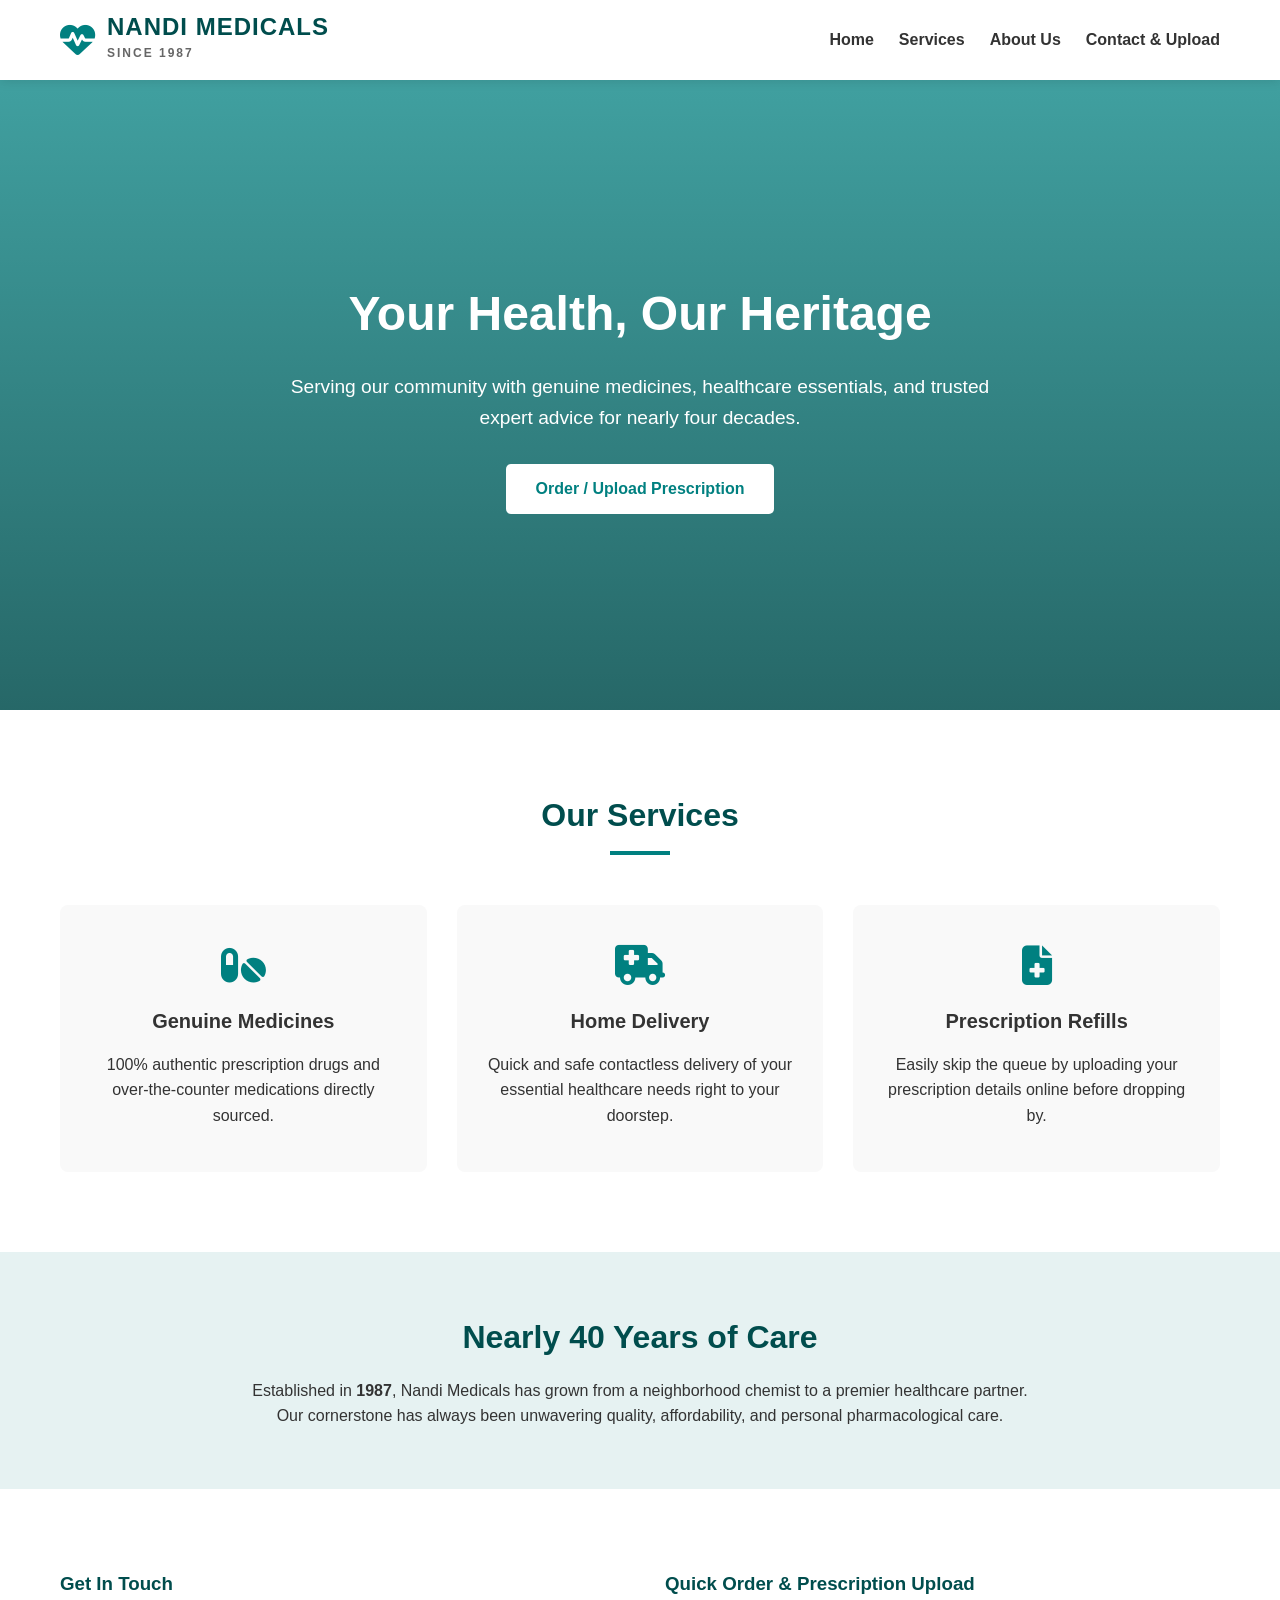
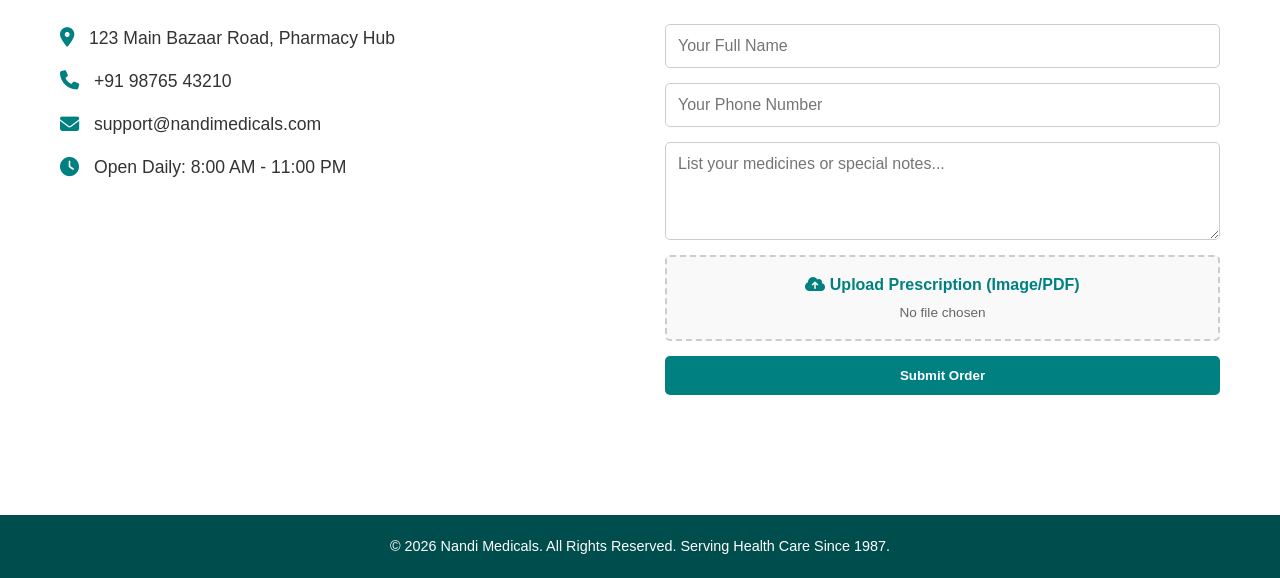
==== new/index.html @ 0a6eceb4 "added new folder" ====
<!DOCTYPE html>
<html lang="en">
<head>
    <meta charset="UTF-8">
    <meta name="viewport" content="width=device-width, initial-scale=1.0">
    <title>Nandi Medicals | Trusted Pharmacy Since 1987</title>
    <link rel="stylesheet" href="style.css">
    <link rel="stylesheet" href="https://cdnjs.cloudflare.com/ajax/libs/font-awesome/6.4.0/css/all.min.css">
</head>
<body>

    <header>
        <div class="nav-container">
            <div class="logo">
                <i class="fa-solid fa-heart-pulse"></i>
                <div class="logo-text">
                    <h1>NANDI MEDICALS</h1>
                    <span>SINCE 1987</span>
                </div>
            </div>
            <nav>
                <ul>
                    <li><a href="#home">Home</a></li>
                    <li><a href="#services">Services</a></li>
                    <li><a href="#about">About Us</a></li>
                    <li><a href="#contact">Contact & Upload</a></li>
                </ul>
            </nav>
        </div>
    </header>

    <section id="home" class="hero">
        <div class="hero-content">
            <h2>Your Health, Our Heritage</h2>
            <p>Serving our community with genuine medicines, healthcare essentials, and trusted expert advice for nearly four decades.</p>
            <a href="#contact" class="btn">Order / Upload Prescription</a>
        </div>
    </section>

    <section id="services" class="services">
        <div class="section-title">
            <h3>Our Services</h3>
            <div class="underline"></div>
        </div>
        <div class="services-grid">
            <div class="service-card">
                <i class="fa-solid fa-pills"></i>
                <h4>Genuine Medicines</h4>
                <p>100% authentic prescription drugs and over-the-counter medications directly sourced.</p>
            </div>
            <div class="service-card">
                <i class="fa-solid fa-truck-medical"></i>
                <h4>Home Delivery</h4>
                <p>Quick and safe contactless delivery of your essential healthcare needs right to your doorstep.</p>
            </div>
            <div class="service-card">
                <i class="fa-solid fa-file-medical"></i>
                <h4>Prescription Refills</h4>
                <p>Easily skip the queue by uploading your prescription details online before dropping by.</p>
            </div>
        </div>
    </section>

    <section id="about" class="about">
        <div class="about-container">
            <div class="about-text">
                <h3>Nearly 40 Years of Care</h3>
                <p>Established in <strong>1987</strong>, Nandi Medicals has grown from a neighborhood chemist to a premier healthcare partner. Our cornerstone has always been unwavering quality, affordability, and personal pharmacological care.</p>
            </div>
        </div>
    </section>

    <section id="contact" class="contact">
        <div class="contact-container">
            <div class="contact-info">
                <h3>Get In Touch</h3>
                <p><i class="fa-solid fa-location-dot"></i> 123 Main Bazaar Road, Pharmacy Hub</p>
                <p><i class="fa-solid fa-phone"></i> +91 98765 43210</p>
                <p><i class="fa-solid fa-envelope"></i> support@nandimedicals.com</p>
                <p><i class="fa-solid fa-clock"></i> Open Daily: 8:00 AM - 11:00 PM</p>
            </div>
            
            <div class="contact-form-box">
                <h3>Quick Order & Prescription Upload</h3>
                <form id="pharmacyForm">
                    <input type="text" id="name" placeholder="Your Full Name" required>
                    <input type="tel" id="phone" placeholder="Your Phone Number" required>
                    <textarea id="message" rows="4" placeholder="List your medicines or special notes..."></textarea>
                    
                    <div class="file-upload">
                        <label for="prescription"><i class="fa-solid fa-cloud-arrow-up"></i> Upload Prescription (Image/PDF)</label>
                        <input type="file" id="prescription" accept="image/*,application/pdf">
                        <span id="file-chosen">No file chosen</span>
                    </div>
                    
                    <button type="submit" class="btn btn-submit">Submit Order</button>
                </form>
                <div id="formStatus" class="status-message"></div>
            </div>
        </div>
    </section>

    <footer>
        <p>&copy; 2026 Nandi Medicals. All Rights Reserved. Serving Health Care Since 1987.</p>
    </footer>

    <script src="script.js"></script>
</body>
</html>
---- new/style.css ----
/* Core & Reset Layouts */
* {
    margin: 0;
    padding: 0;
    box-sizing: border-box;
    font-family: 'Segoe UI', Tahoma, Geneva, Verdana, sans-serif;
    scroll-behavior: smooth;
}

:root {
    --primary-color: #008080; /* Elegant Medical Teal */
    --secondary-color: #004d4d;
    --accent-color: #e6f2f2;
    --text-dark: #333;
    --text-light: #fff;
    --gray-bg: #f9f9f9;
}

body {
    color: var(--text-dark);
    line-height: 1.6;
}

/* Header & Navbar */
header {
    background-color: var(--text-light);
    box-shadow: 0 2px 10px rgba(0,0,0,0.1);
    position: sticky;
    top: 0;
    z-index: 1000;
}

.nav-container {
    display: flex;
    justify-content: space-between;
    align-items: center;
    max-width: 1200px;
    margin: 0 auto;
    padding: 15px 20px;
}

.logo {
    display: flex;
    align-items: center;
    gap: 12px;
}

.logo i {
    font-size: 2.2rem;
    color: var(--primary-color);
}

.logo-text h1 {
    font-size: 1.5rem;
    color: var(--secondary-color);
    letter-spacing: 1px;
    line-height: 1;
}

.logo-text span {
    font-size: 0.75rem;
    color: #666;
    font-weight: bold;
    letter-spacing: 2px;
}

nav ul {
    display: flex;
    list-style: none;
    gap: 25px;
}

nav ul li a {
    text-decoration: none;
    color: var(--text-dark);
    font-weight: 600;
    transition: color 0.3s;
}

nav ul li a:hover {
    color: var(--primary-color);
}

/* Hero Section */
.hero {
    background: linear-gradient(rgba(0, 128, 128, 0.75), rgba(0, 77, 77, 0.85)), 
                url('https://images.unsplash.com/photo-1586015555751-63bb77f4322a?q=80&w=1600') no-repeat center center/cover;
    height: 70vh;
    display: flex;
    align-items: center;
    justify-content: center;
    text-align: center;
    color: var(--text-light);
    padding: 0 20px;
}

.hero-content h2 {
    font-size: 3rem;
    margin-bottom: 20px;
}

.hero-content p {
    font-size: 1.2rem;
    max-width: 700px;
    margin: 0 auto 30px;
}

.btn {
    display: inline-block;
    background-color: var(--text-light);
    color: var(--primary-color);
    padding: 12px 30px;
    text-decoration: none;
    font-weight: bold;
    border-radius: 5px;
    transition: all 0.3s;
    border: none;
    cursor: pointer;
}

.btn:hover {
    background-color: var(--secondary-color);
    color: var(--text-light);
    transform: translateY(-2px);
}

/* Services */
.services {
    padding: 80px 20px;
    max-width: 1200px;
    margin: 0 auto;
}

.section-title {
    text-align: center;
    margin-bottom: 50px;
}

.section-title h3 {
    font-size: 2rem;
    color: var(--secondary-color);
}

.underline {
    width: 60px;
    height: 4px;
    background-color: var(--primary-color);
    margin: 10px auto 0;
}

.services-grid {
    display: grid;
    grid-template-columns: repeat(auto-fit, minmax(280px, 1fr));
    gap: 30px;
}

.service-card {
    background: var(--gray-bg);
    padding: 40px 30px;
    border-radius: 8px;
    text-align: center;
    transition: transform 0.3s;
    border-bottom: 3px solid transparent;
}

.service-card:hover {
    transform: translateY(-5px);
    border-bottom: 3px solid var(--primary-color);
}

.service-card i {
    font-size: 2.5rem;
    color: var(--primary-color);
    margin-bottom: 20px;
}

.service-card h4 {
    margin-bottom: 15px;
    font-size: 1.25rem;
}

/* About Section */
.about {
    background-color: var(--accent-color);
    padding: 60px 20px;
    text-align: center;
}

.about-container {
    max-width: 800px;
    margin: 0 auto;
}

.about-text h3 {
    font-size: 2rem;
    color: var(--secondary-color);
    margin-bottom: 15px;
}

/* Contact & Forms */
.contact {
    padding: 80px 20px;
    max-width: 1200px;
    margin: 0 auto;
}

.contact-container {
    display: grid;
    grid-template-columns: repeat(auto-fit, minmax(320px, 1fr));
    gap: 50px;
}

.contact-info h3, .contact-form-box h3 {
    margin-bottom: 25px;
    color: var(--secondary-color);
}

.contact-info p {
    margin-bottom: 15px;
    font-size: 1.1rem;
    display: flex;
    align-items: center;
    gap: 15px;
}

.contact-info i {
    color: var(--primary-color);
    font-size: 1.2rem;
}

.contact-form-box form {
    display: flex;
    flex-direction: column;
    gap: 15px;
}

.contact-form-box input, .contact-form-box textarea {
    width: 100%;
    padding: 12px;
    border: 1px solid #ccc;
    border-radius: 5px;
    font-size: 1rem;
}

.file-upload {
    background-color: var(--gray-bg);
    border: 2px dashed #ccc;
    padding: 15px;
    text-align: center;
    border-radius: 5px;
    cursor: pointer;
    position: relative;
}

.file-upload label {
    cursor: pointer;
    color: var(--primary-color);
    font-weight: 600;
}

.file-upload input[type="file"] {
    position: absolute;
    top: 0;
    left: 0;
    width: 100%;
    height: 100%;
    opacity: 0;
    cursor: pointer;
}

#file-chosen {
    display: block;
    font-size: 0.85rem;
    color: #666;
    margin-top: 5px;
}

.btn-submit {
    background-color: var(--primary-color);
    color: var(--text-light);
}

.btn-submit:hover {
    background-color: var(--secondary-color);
}

.status-message {
    margin-top: 15px;
    padding: 10px;
    border-radius: 5px;
    display: none;
    text-align: center;
    font-weight: 600;
}

/* Footer */
footer {
    background-color: var(--secondary-color);
    color: var(--text-light);
    text-align: center;
    padding: 20px;
    margin-top: 40px;
    font-size: 0.9rem;
}

/* Responsive adjustments */
@media(max-width: 768px) {
    .nav-container {
        flex-direction: column;
        gap: 15px;
    }
    .hero-content h2 {
        font-size: 2.2rem;
    }
}
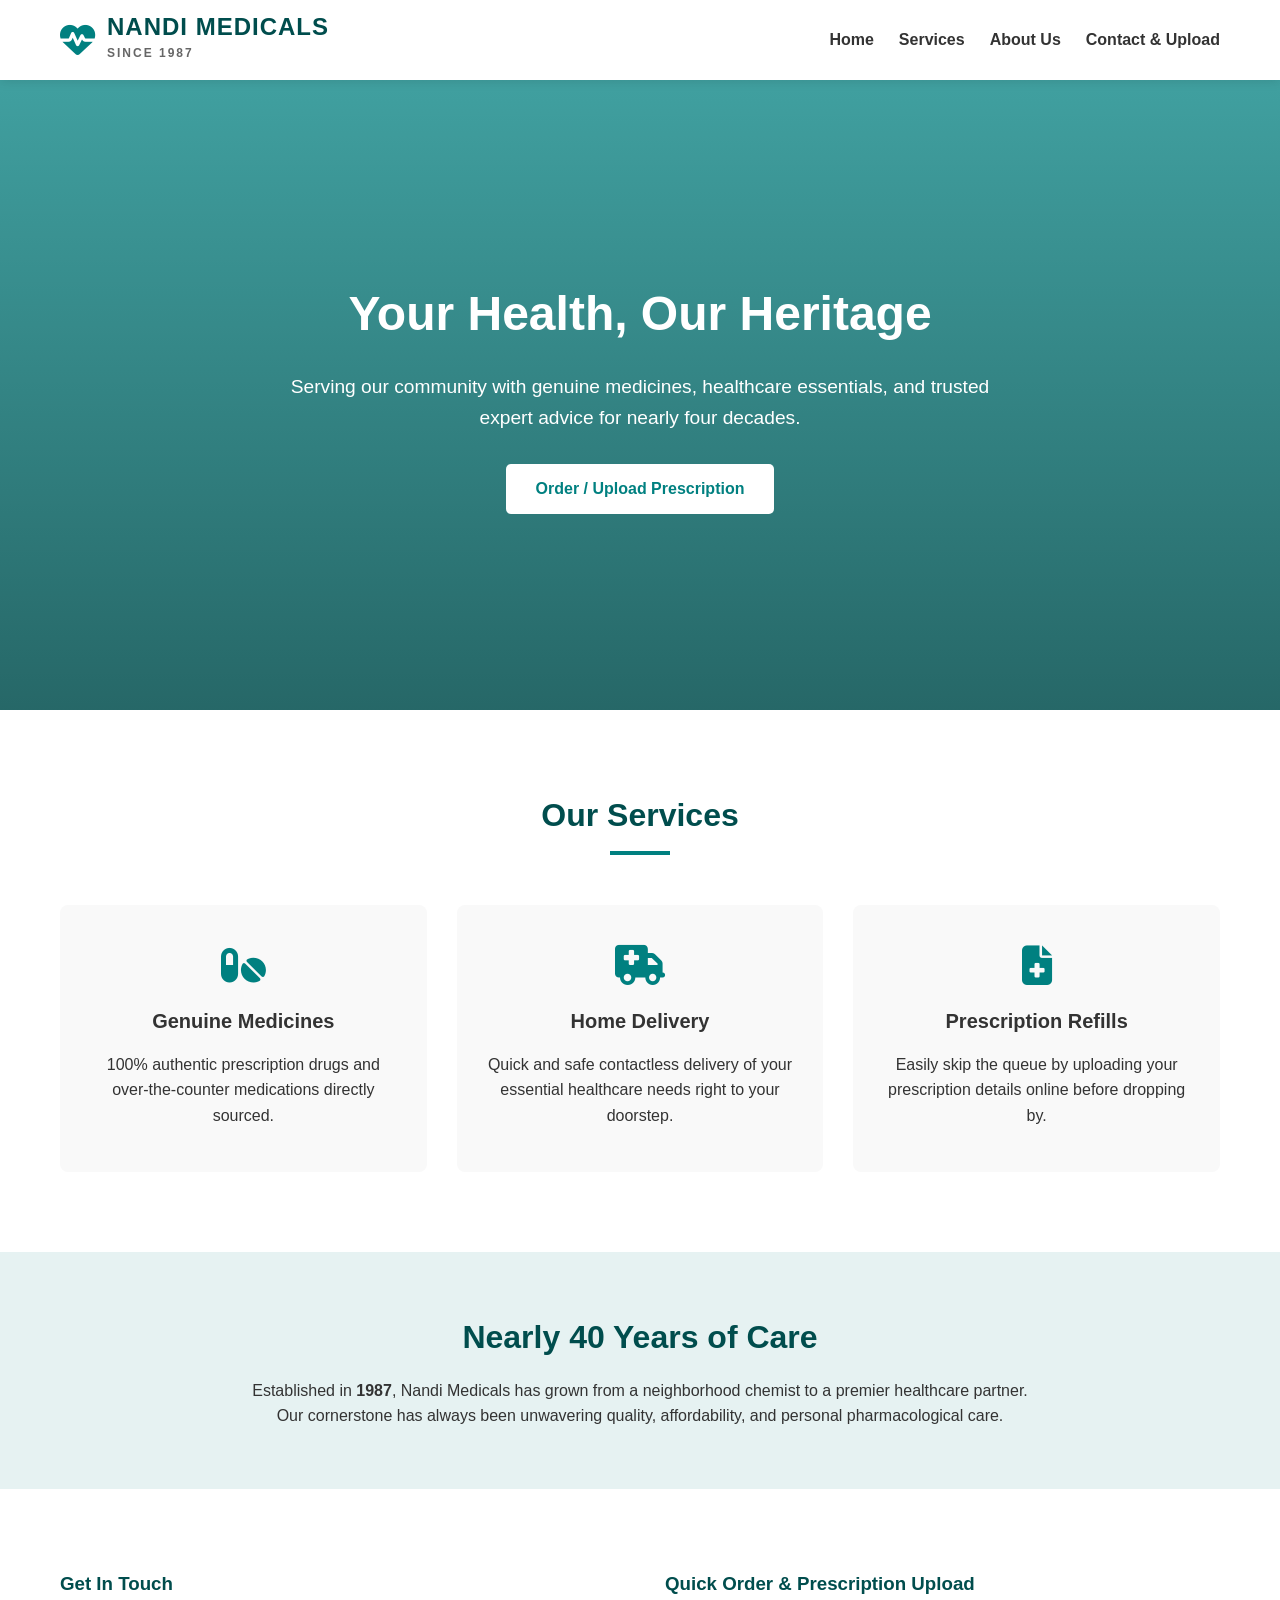
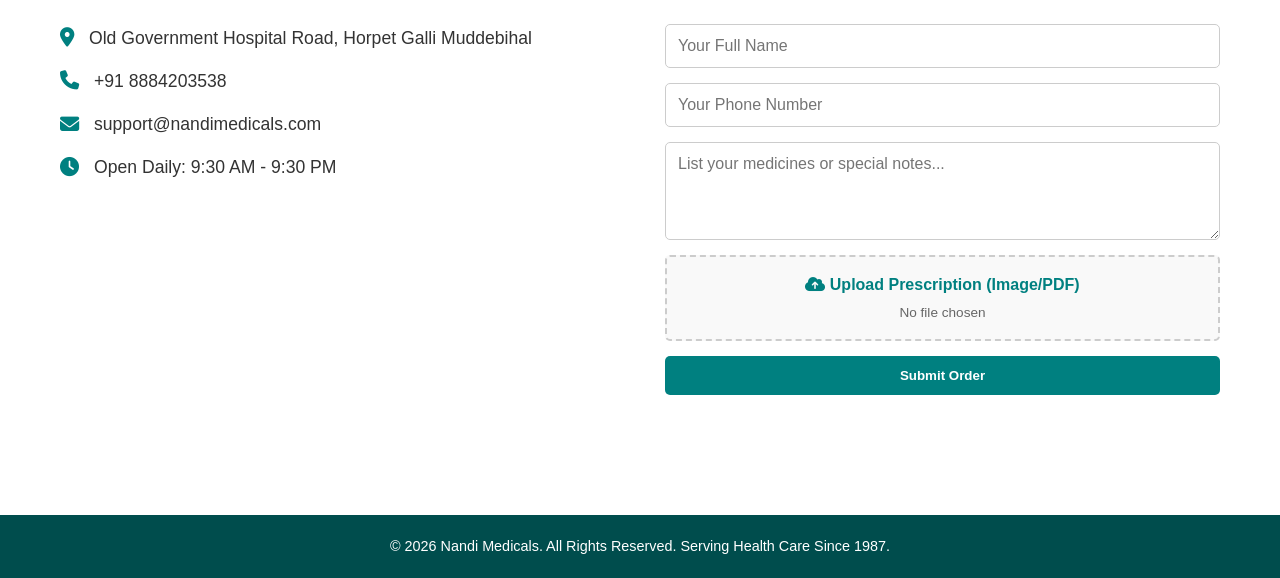
==== commit 78affc2e: "modified name and number" ====
--- a/new/index.html
+++ b/new/index.html
@@ -74,10 +74,10 @@
         <div class="contact-container">
             <div class="contact-info">
                 <h3>Get In Touch</h3>
-                <p><i class="fa-solid fa-location-dot"></i> 123 Main Bazaar Road, Pharmacy Hub</p>
-                <p><i class="fa-solid fa-phone"></i> +91 98765 43210</p>
+                <p><i class="fa-solid fa-location-dot"></i> Old Government Hospital Road, Horpet Galli Muddebihal</p>
+                <p><i class="fa-solid fa-phone"></i> +91 8884203538</p>
                 <p><i class="fa-solid fa-envelope"></i> support@nandimedicals.com</p>
-                <p><i class="fa-solid fa-clock"></i> Open Daily: 8:00 AM - 11:00 PM</p>
+                <p><i class="fa-solid fa-clock"></i> Open Daily: 9:30 AM - 9:30 PM</p>
             </div>
             
             <div class="contact-form-box">
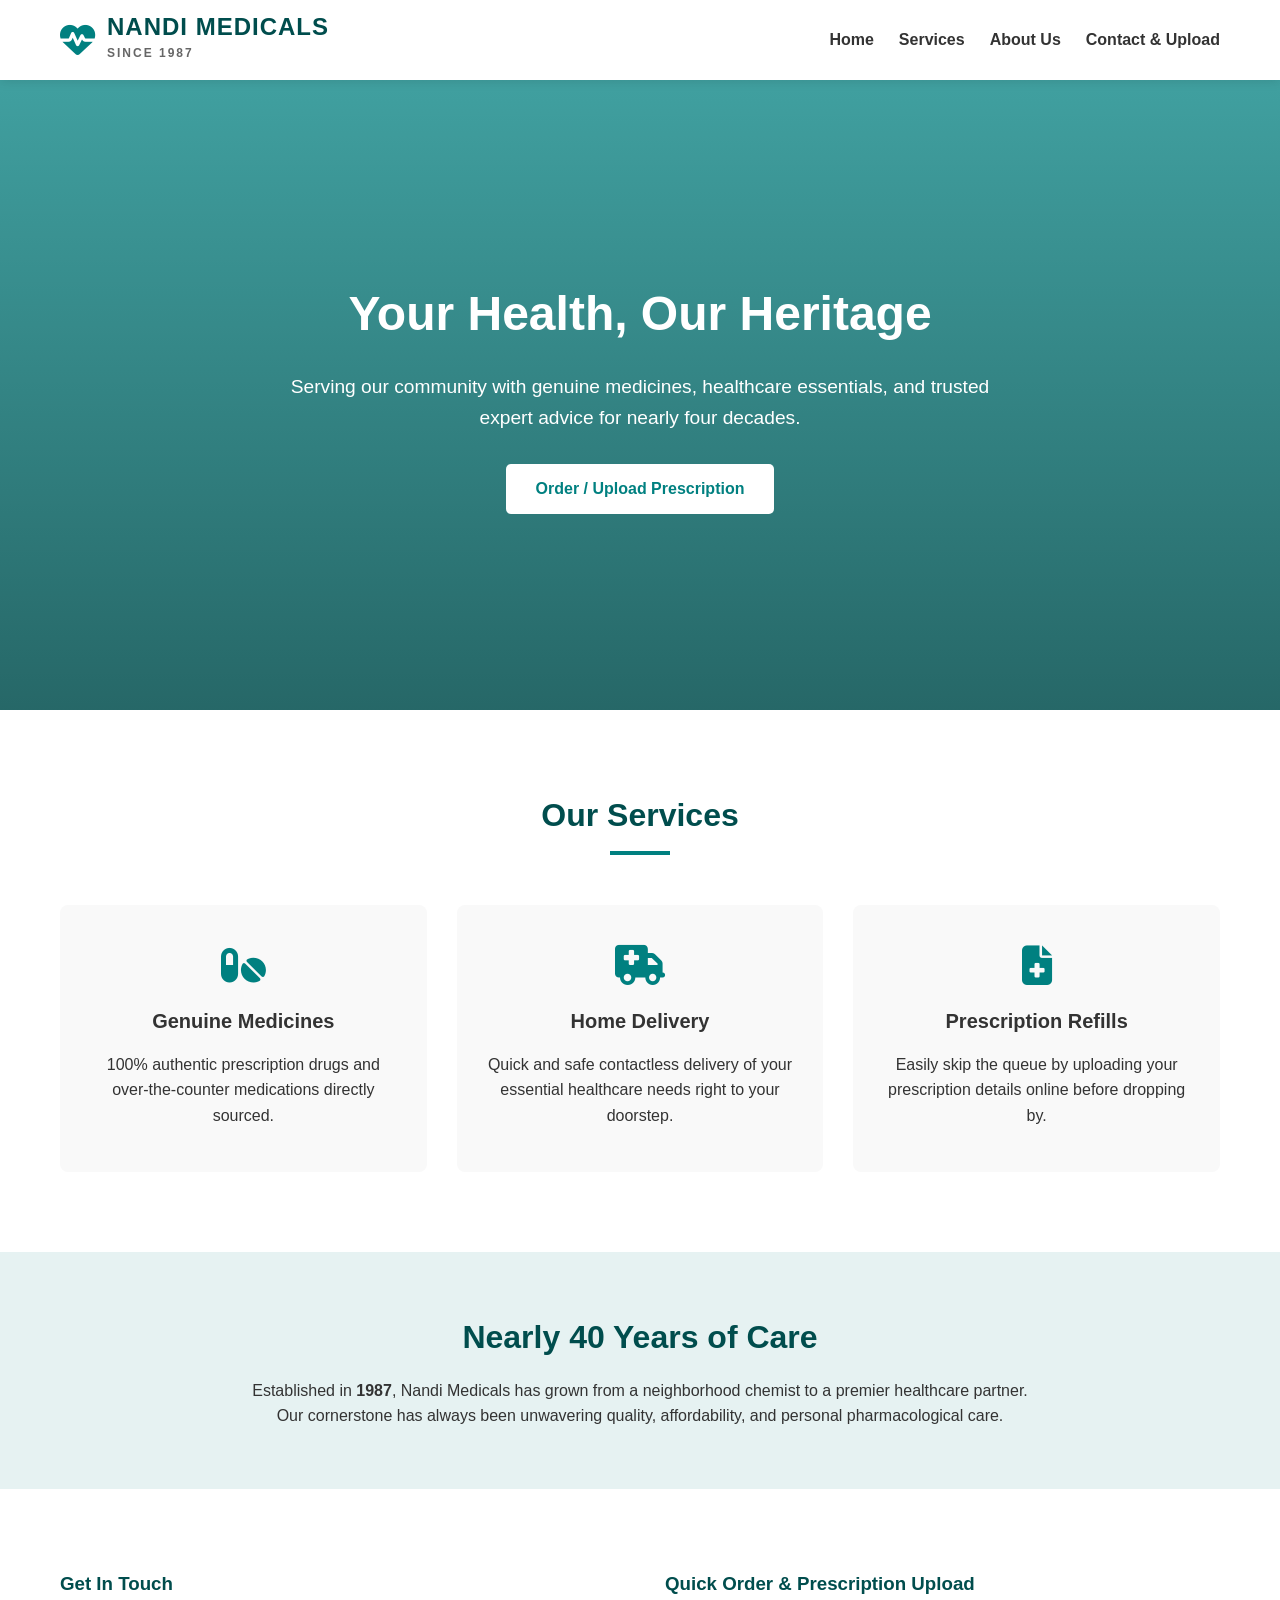
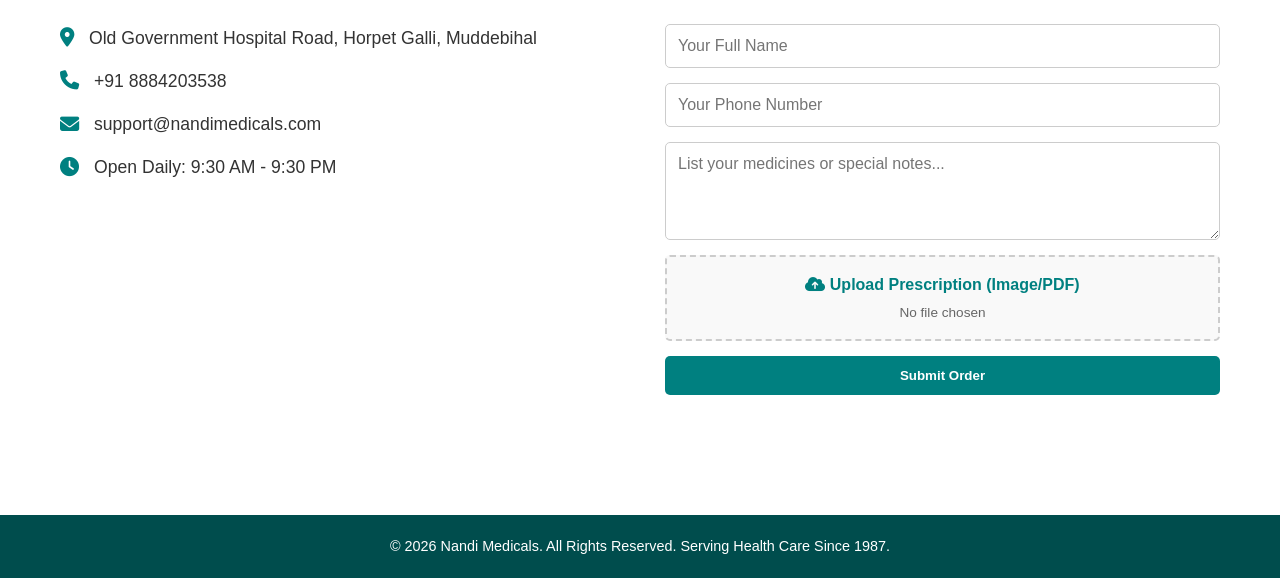
==== commit 0fd6284c: "Update index.html" ====
--- a/new/index.html
+++ b/new/index.html
@@ -74,7 +74,7 @@
         <div class="contact-container">
             <div class="contact-info">
                 <h3>Get In Touch</h3>
-                <p><i class="fa-solid fa-location-dot"></i> Old Government Hospital Road, Horpet Galli Muddebihal</p>
+                <p><i class="fa-solid fa-location-dot"></i> Old Government Hospital Road, Horpet Galli, Muddebihal</p>
                 <p><i class="fa-solid fa-phone"></i> +91 8884203538</p>
                 <p><i class="fa-solid fa-envelope"></i> support@nandimedicals.com</p>
                 <p><i class="fa-solid fa-clock"></i> Open Daily: 9:30 AM - 9:30 PM</p>
@@ -106,4 +106,4 @@
 
     <script src="script.js"></script>
 </body>
-</html>+</html>
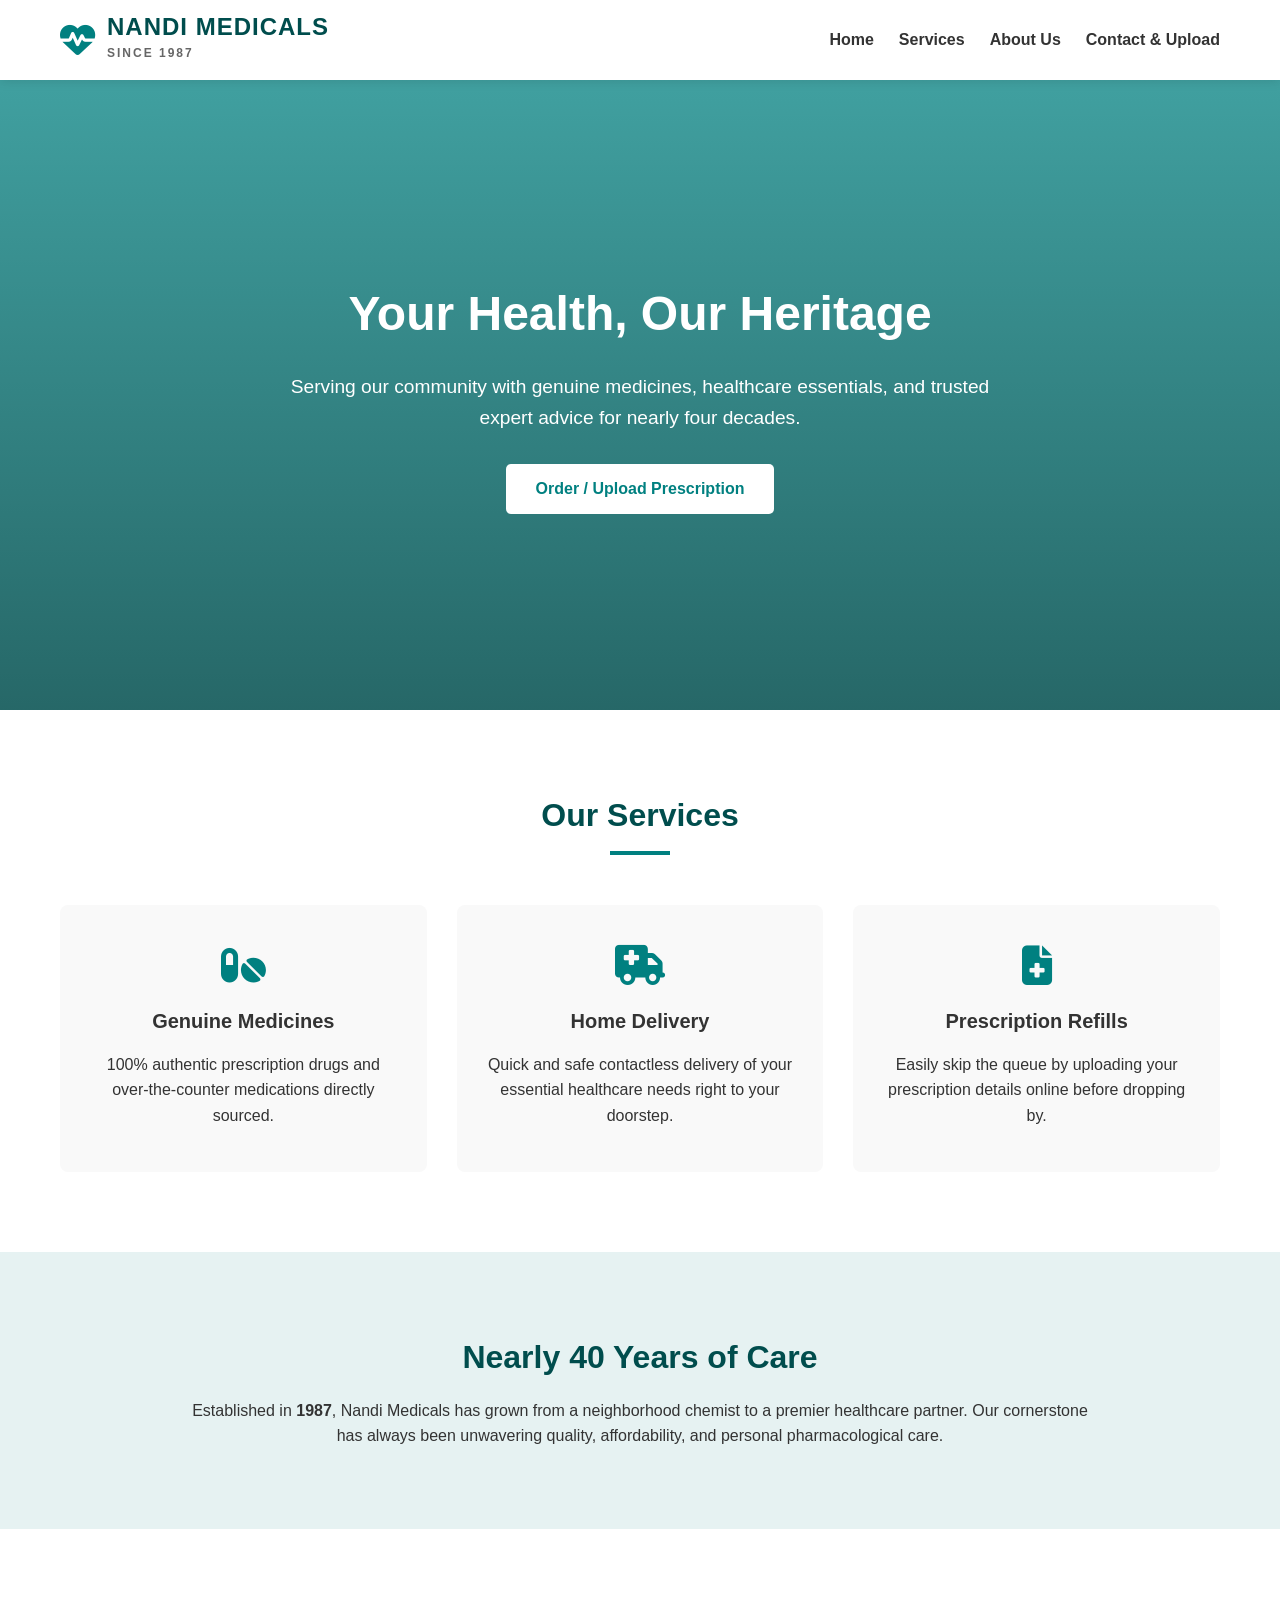
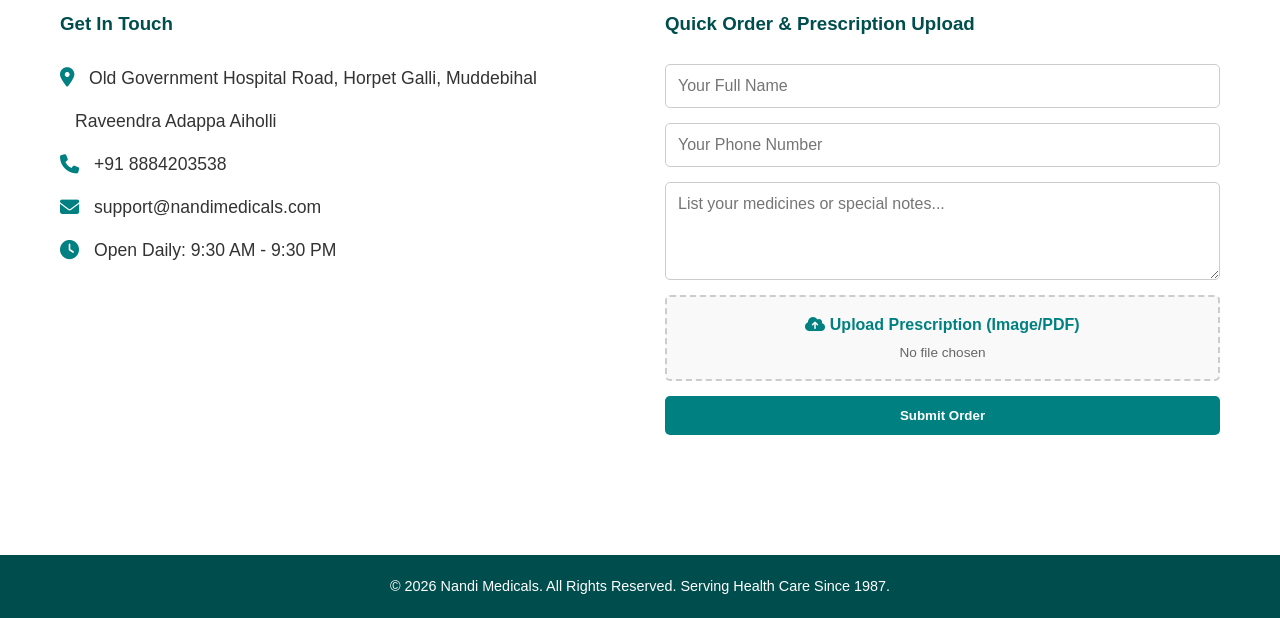
==== commit c367e3ca: "added proprietor name" ====
--- a/new/index.html
+++ b/new/index.html
@@ -75,6 +75,7 @@
             <div class="contact-info">
                 <h3>Get In Touch</h3>
                 <p><i class="fa-solid fa-location-dot"></i> Old Government Hospital Road, Horpet Galli, Muddebihal</p>
+                <p><i class="fa-solid fa-Proprietor"></i> Raveendra Adappa Aiholli</p>
                 <p><i class="fa-solid fa-phone"></i> +91 8884203538</p>
                 <p><i class="fa-solid fa-envelope"></i> support@nandimedicals.com</p>
                 <p><i class="fa-solid fa-clock"></i> Open Daily: 9:30 AM - 9:30 PM</p>
--- a/new/style.css
+++ b/new/style.css
@@ -84,7 +84,7 @@
 /* Hero Section */
 .hero {
     background: linear-gradient(rgba(0, 128, 128, 0.75), rgba(0, 77, 77, 0.85)), 
-                url('https://images.unsplash.com/photo-1586015555751-63bb77f4322a?q=80&w=1600') no-repeat center center/cover;
+                url('your-hero-background.jpg') no-repeat center center/cover; /* 💡 REPLACE WITH YOUR HERO IMAGE PATH */
     height: 70vh;
     display: flex;
     align-items: center;
@@ -182,13 +182,17 @@
 /* About Section */
 .about {
     background-color: var(--accent-color);
-    padding: 60px 20px;
+    padding: 80px 20px;
     text-align: center;
 }
 
 .about-container {
-    max-width: 800px;
+    max-width: 900px;
     margin: 0 auto;
+    display: flex;
+    flex-direction: column;
+    align-items: center;
+    gap: 30px;
 }
 
 .about-text h3 {
@@ -301,6 +305,21 @@
     padding: 20px;
     margin-top: 40px;
     font-size: 0.9rem;
+}
+
+/* Custom Standard Images Styling */
+.about-image-wrapper {
+    max-width: 550px;
+    width: 100%;
+    margin-top: 20px;
+}
+
+.about-img {
+    width: 100%;
+    height: auto;
+    border-radius: 8px;
+    box-shadow: 0 4px 20px rgba(0, 0, 0, 0.12);
+    object-fit: cover;
 }
 
 /* Responsive adjustments */
